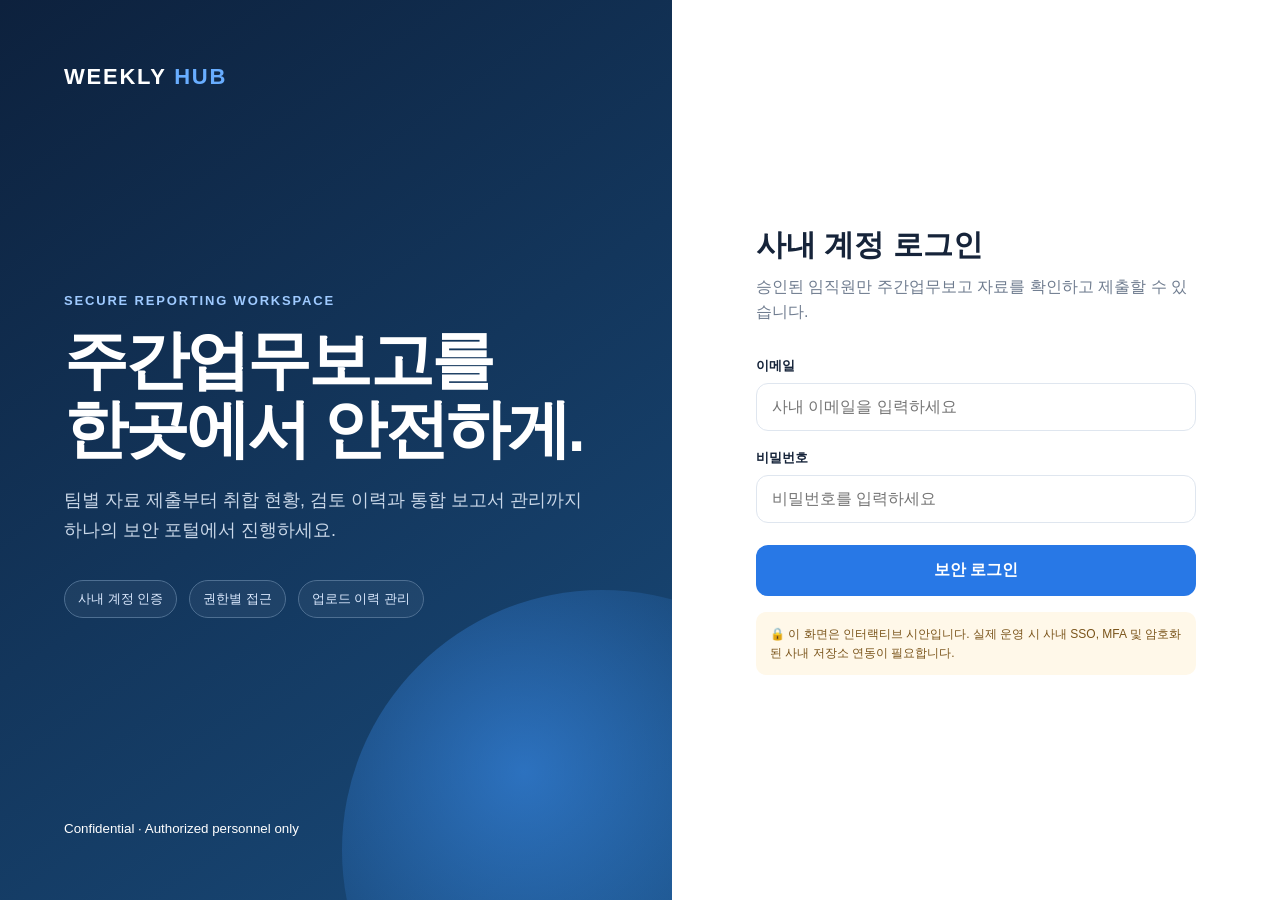
==== index.html @ c5333d02 "index.html 생성" ====
<!doctype html>
<html lang="ko">
<head>
  <meta charset="utf-8">
  <meta name="viewport" content="width=device-width,initial-scale=1">
  <title>Weekly Hub | 주간업무보고 포털</title>
  <style>
    :root{--navy:#102544;--navy2:#17385f;--blue:#2878e6;--sky:#eef5ff;--ink:#16243a;--muted:#6f7c8f;--line:#dfe6ef;--green:#168b64;--amber:#bf7211;--red:#c34848;--white:#fff}
    *{box-sizing:border-box}body{margin:0;font-family:Inter,Pretendard,"Noto Sans KR",Arial,sans-serif;background:#f4f7fb;color:var(--ink)}
    button,input,select{font:inherit}.hidden{display:none!important}.shell{min-height:100vh}
    .login{min-height:100vh;display:grid;grid-template-columns:1.05fr .95fr;background:var(--white)}
    .brand-panel{padding:64px;position:relative;overflow:hidden;background:linear-gradient(145deg,#0d213d,#194b7b);color:#fff;display:flex;flex-direction:column;justify-content:space-between}
    .brand-panel:after{content:"";position:absolute;width:520px;height:520px;border-radius:50%;right:-190px;bottom:-210px;background:radial-gradient(circle at 35% 35%,#3e97ff,transparent 65%);opacity:.55}
    .logo{font-weight:800;letter-spacing:.08em;font-size:22px}.logo span{color:#68adff}.hero{position:relative;z-index:1;max-width:600px}.eyebrow{font-size:13px;letter-spacing:.14em;text-transform:uppercase;color:#9fcaff;font-weight:700}
    h1{font-size:clamp(38px,5vw,68px);line-height:1.08;margin:18px 0 22px;letter-spacing:-.045em}.hero p{font-size:18px;line-height:1.65;color:#c9d7e8;max-width:520px}
    .security-list{display:flex;gap:12px;flex-wrap:wrap;margin-top:34px}.security-list span{border:1px solid #4e6f92;background:#ffffff0c;border-radius:999px;padding:9px 13px;font-size:13px;color:#dceaff}
    .login-wrap{padding:56px;display:flex;align-items:center;justify-content:center}.login-card{width:min(440px,100%)}.login-card h2{font-size:30px;margin:0 0 8px}.sub{color:var(--muted);margin:0 0 32px;line-height:1.6}
    label{display:block;font-size:13px;font-weight:700;margin:18px 0 8px}.field{width:100%;border:1px solid var(--line);border-radius:12px;padding:14px 15px;outline:0}.field:focus{border-color:var(--blue);box-shadow:0 0 0 4px #2878e619}
    .primary{width:100%;border:0;background:var(--blue);color:#fff;border-radius:12px;padding:15px;font-weight:750;margin-top:22px;cursor:pointer}.primary:hover{background:#1766cf}.hint{margin-top:16px;padding:13px 14px;border-radius:10px;background:#fff8e9;color:#7a541a;font-size:12px;line-height:1.55}
    .app{display:grid;grid-template-columns:246px 1fr;min-height:100vh}.side{background:var(--navy);color:#fff;padding:26px 18px;position:sticky;top:0;height:100vh}.side .logo{padding:6px 10px 28px}.nav{display:grid;gap:6px}.nav button{border:0;background:transparent;color:#b9c7d7;padding:12px 13px;border-radius:10px;text-align:left;cursor:pointer}.nav button.active,.nav button:hover{background:#ffffff13;color:#fff}.profile{position:absolute;left:18px;right:18px;bottom:20px;border-top:1px solid #ffffff1c;padding-top:18px;font-size:13px;color:#cbd6e2}.profile b{display:block;color:#fff;margin-bottom:4px}
    .main{min-width:0}.topbar{height:76px;background:#fff;border-bottom:1px solid var(--line);display:flex;align-items:center;justify-content:space-between;padding:0 32px;position:sticky;top:0;z-index:4}.topbar b{font-size:18px}.top-actions{display:flex;gap:10px;align-items:center}.badge{padding:7px 10px;border-radius:999px;background:#eaf8f2;color:var(--green);font-size:12px;font-weight:700}.logout{border:1px solid var(--line);background:#fff;border-radius:10px;padding:8px 11px;cursor:pointer}
    .content{padding:30px 32px 48px;max-width:1450px;margin:auto}.welcome{display:flex;align-items:flex-end;justify-content:space-between;gap:20px;margin-bottom:25px}.welcome h2{font-size:27px;margin:0 0 7px}.welcome p{color:var(--muted);margin:0}.week{border:1px solid var(--line);background:#fff;border-radius:10px;padding:10px 13px}
    .stats{display:grid;grid-template-columns:repeat(4,1fr);gap:16px;margin-bottom:22px}.card{background:#fff;border:1px solid var(--line);border-radius:16px;padding:20px;box-shadow:0 4px 14px #172b4d0a}.stat-label{font-size:13px;color:var(--muted)}.stat-value{font-size:30px;font-weight:800;margin:7px 0}.delta{font-size:12px}.good{color:var(--green)}.warn{color:var(--amber)}.danger{color:var(--red)}
    .grid{display:grid;grid-template-columns:1.45fr .75fr;gap:18px}.section-title{display:flex;align-items:center;justify-content:space-between;margin-bottom:16px}.section-title h3{margin:0;font-size:17px}.section-title button{border:0;background:none;color:var(--blue);font-weight:700;cursor:pointer}
    table{width:100%;border-collapse:collapse;font-size:13px}th{text-align:left;color:var(--muted);font-weight:650;padding:11px 9px;border-bottom:1px solid var(--line)}td{padding:14px 9px;border-bottom:1px solid #edf1f5}.status{display:inline-block;padding:5px 8px;border-radius:999px;font-size:11px;font-weight:750}.done{background:#e9f7f1;color:var(--green)}.pending{background:#fff4df;color:var(--amber)}.overdue{background:#fdecec;color:var(--red)}
    .upload-zone{border:1.5px dashed #b7c6d8;border-radius:14px;padding:28px 18px;text-align:center;background:#f9fbfe;cursor:pointer;transition:.2s}.upload-zone:hover{border-color:var(--blue);background:var(--sky)}.upload-icon{font-size:30px}.upload-zone b{display:block;margin:8px}.upload-zone span{font-size:12px;color:var(--muted)}.file-name{margin-top:10px;font-size:12px;color:var(--green);font-weight:700}
    .notice{margin-top:17px;background:#f1f5fa;border-radius:12px;padding:15px;font-size:12px;line-height:1.55;color:#58687b}.notice b{color:var(--ink)}.activity{margin-top:18px}.activity-item{display:grid;grid-template-columns:9px 1fr;gap:10px;padding:10px 0}.dot{width:8px;height:8px;background:var(--blue);border-radius:50%;margin-top:5px}.activity-item p{font-size:12px;margin:0;color:var(--muted);line-height:1.5}.activity-item b{color:var(--ink)}
    .toast{position:fixed;right:24px;bottom:24px;padding:14px 18px;background:#122946;color:#fff;border-radius:12px;box-shadow:0 10px 30px #0003;font-size:13px;z-index:10}
    @media(max-width:950px){.login{grid-template-columns:1fr}.brand-panel{min-height:330px;padding:38px}.login-wrap{padding:38px}.app{grid-template-columns:78px 1fr}.side{padding:20px 10px}.side .logo{font-size:0}.side .logo:after{content:"TW";font-size:18px}.nav button{font-size:0;text-align:center}.nav button:before{content:"•";font-size:22px}.profile{display:none}.stats{grid-template-columns:repeat(2,1fr)}.grid{grid-template-columns:1fr}}
    @media(max-width:620px){.brand-panel{padding:28px;min-height:300px}.hero h1{font-size:38px}.hero p{font-size:15px}.login-wrap{padding:28px 22px}.app{display:block}.side{height:auto;position:fixed;bottom:0;top:auto;width:100%;z-index:8;padding:8px}.side .logo,.profile{display:none}.nav{grid-template-columns:repeat(4,1fr)}.nav button{padding:10px}.main{padding-bottom:70px}.topbar{padding:0 18px}.badge{display:none}.content{padding:23px 17px}.welcome{align-items:flex-start;flex-direction:column}.stats{grid-template-columns:1fr 1fr;gap:10px}.card{padding:15px}.stat-value{font-size:24px}.table-wrap{overflow:auto}table{min-width:620px}}
  </style>
</head>
<body>
  <section id="login" class="login">
    <div class="brand-panel">
      <div class="logo">WEEKLY <span>HUB</span></div>
      <div class="hero">
        <div class="eyebrow">Secure reporting workspace</div>
        <h1>주간업무보고를<br>한곳에서 안전하게.</h1>
        <p>팀별 자료 제출부터 취합 현황, 검토 이력과 통합 보고서 관리까지 하나의 보안 포털에서 진행하세요.</p>
        <div class="security-list"><span>사내 계정 인증</span><span>권한별 접근</span><span>업로드 이력 관리</span></div>
      </div>
      <small>Confidential · Authorized personnel only</small>
    </div>
    <div class="login-wrap">
      <form class="login-card" onsubmit="login(event)">
        <h2>사내 계정 로그인</h2>
        <p class="sub">승인된 임직원만 주간업무보고 자료를 확인하고 제출할 수 있습니다.</p>
        <label for="email">이메일</label>
        <input class="field" id="email" type="email" placeholder="사내 이메일을 입력하세요" required>
        <label for="password">비밀번호</label>
        <input class="field" id="password" type="password" placeholder="비밀번호를 입력하세요" required>
        <button class="primary" type="submit">보안 로그인</button>
        <div class="hint">🔒 이 화면은 인터랙티브 시안입니다. 실제 운영 시 사내 SSO, MFA 및 암호화된 사내 저장소 연동이 필요합니다.</div>
      </form>
    </div>
  </section>

  <section id="app" class="app hidden">
    <aside class="side">
      <div class="logo">WEEKLY <span>HUB</span></div>
      <nav class="nav">
        <button class="active" onclick="showTab('dashboard',this,'대시보드')">▦　대시보드</button>
        <button onclick="showTab('submit',this,'자료 제출')">↑　자료 제출</button>
        <button onclick="showTab('report',this,'통합 보고서')">▤　통합 보고서</button>
        <button onclick="showTab('access',this,'권한 관리')">⚙　권한 관리</button>
      </nav>
      <div class="profile"><b>사용자</b>관리자 계정</div>
    </aside>
    <main class="main">
      <header class="topbar">
        <b>주간업무보고 포털</b>
        <div class="top-actions"><span class="badge">● 보안 연결됨</span><button class="logout" onclick="logout()">로그아웃</button></div>
      </header>
      <div id="dashboard" class="content tab-view">
        <div class="welcome">
          <div><h2>안녕하세요, 사용자님</h2><p>제출 현황을 확인하고 이번 주 통합 보고자료를 준비하세요.</p></div>
          <select class="week"><option>이번 주 주간업무보고</option><option>지난 주 주간업무보고</option></select>
        </div>
        <div class="stats">
          <div class="card"><div class="stat-label">대상 팀</div><div class="stat-value">8</div><div class="delta">전체 제출 대상</div></div>
          <div class="card"><div class="stat-label">제출 완료</div><div class="stat-value">5</div><div class="delta good">62.5% 완료</div></div>
          <div class="card"><div class="stat-label">검토 필요</div><div class="stat-value">2</div><div class="delta warn">수정 요청 포함</div></div>
          <div class="card"><div class="stat-label">미제출</div><div class="stat-value">3</div><div class="delta danger">마감 D-2</div></div>
        </div>
        <div class="grid">
          <section class="card">
            <div class="section-title"><h3>팀별 제출 현황</h3><button onclick="toast('미제출 팀에 알림을 보냈습니다.')">미제출 알림 보내기</button></div>
            <div class="table-wrap"><table>
              <thead><tr><th>팀</th><th>담당자</th><th>파일</th><th>제출 일시</th><th>상태</th></tr></thead>
              <tbody>
                <tr><td>A팀</td><td>담당자 A</td><td>weekly_A.pptx</td><td>오늘 09:14</td><td><span class="status done">제출 완료</span></td></tr>
                <tr><td>B팀</td><td>담당자 B</td><td>weekly_B.pptx</td><td>오늘 09:46</td><td><span class="status pending">검토 필요</span></td></tr>
                <tr><td>C팀</td><td>담당자 C</td><td>—</td><td>—</td><td><span class="status overdue">미제출</span></td></tr>
                <tr><td>D팀</td><td>담당자 D</td><td>weekly_D.pptx</td><td>오늘 10:02</td><td><span class="status done">제출 완료</span></td></tr>
                <tr><td>E팀</td><td>담당자 E</td><td>weekly_E.pptx</td><td>오늘 10:18</td><td><span class="status done">제출 완료</span></td></tr>
              </tbody>
            </table></div>
          </section>
          <aside>
            <section class="card">
              <div class="section-title"><h3>내 자료 제출</h3><button>제출 규칙</button></div>
              <input id="file" type="file" accept=".ppt,.pptx,.pdf,.doc,.docx,.xlsx" hidden onchange="picked(this)">
              <div class="upload-zone" onclick="document.getElementById('file').click()">
                <div class="upload-icon">☁</div><b>파일을 선택하거나 끌어놓으세요</b><span>PPTX, PDF, DOCX, XLSX · 최대 50MB</span><div id="fileName" class="file-name"></div>
              </div>
              <button class="primary" onclick="toast('자료가 안전하게 제출되었습니다.')">이번 주 자료 제출</button>
              <div class="notice"><b>보안 안내</b><br>자료는 승인된 사용자만 열람할 수 있으며 다운로드·수정 이력이 기록됩니다. 대외비 자료는 사내 보안등급을 확인해 주세요.</div>
            </section>
            <section class="card activity">
              <div class="section-title"><h3>최근 활동</h3></div>
              <div class="activity-item"><i class="dot"></i><p><b>D팀</b>에서 파일을 새로 제출했습니다.<br>16분 전</p></div>
              <div class="activity-item"><i class="dot"></i><p><b>관리자</b>가 B팀에 수정을 요청했습니다.<br>28분 전</p></div>
              <div class="activity-item"><i class="dot"></i><p><b>통합 보고서 v2</b>가 생성되었습니다.<br>1시간 전</p></div>
            </section>
          </aside>
        </div>
      </div>
      <div id="submit" class="content tab-view hidden">
        <div class="welcome"><div><h2>자료 제출</h2><p>팀별 주간업무보고 자료를 제출하고 이전 제출 내역을 관리하세요.</p></div><button class="week" onclick="document.getElementById('tabFile').click()">+ 새 파일 선택</button></div>
        <div class="grid">
          <section class="card">
            <div class="section-title"><h3>이번 주 자료 업로드</h3><button>제출 가이드</button></div>
            <input id="tabFile" type="file" accept=".ppt,.pptx,.pdf,.doc,.docx,.xlsx" hidden onchange="pickedTab(this)">
            <div class="upload-zone" onclick="document.getElementById('tabFile').click()"><div class="upload-icon">☁</div><b>보고자료를 선택하거나 끌어놓으세요</b><span>PPTX, PDF, DOCX, XLSX · 최대 50MB</span><div id="tabFileName" class="file-name"></div></div>
            <label>제출 팀</label><select class="field"><option>팀을 선택하세요</option><option>A팀</option><option>B팀</option><option>C팀</option></select>
            <label>전달 메모</label><input class="field" placeholder="검토자에게 전달할 내용을 입력하세요">
            <button class="primary" onclick="toast('자료가 안전하게 제출되었습니다.')">자료 제출하기</button>
          </section>
          <aside class="card">
            <div class="section-title"><h3>최근 제출 내역</h3></div>
            <div class="activity-item"><i class="dot"></i><p><b>weekly_A_v2.pptx</b><br>제출 완료 · 오늘 10:20</p></div>
            <div class="activity-item"><i class="dot"></i><p><b>weekly_A_v1.pptx</b><br>수정 전 버전 · 어제 16:45</p></div>
            <div class="notice"><b>버전 관리</b><br>동일 주차 자료를 다시 제출하면 이전 파일은 삭제되지 않고 버전 이력으로 보관됩니다.</div>
          </aside>
        </div>
      </div>
      <div id="report" class="content tab-view hidden">
        <div class="welcome"><div><h2>통합 보고서</h2><p>제출 완료된 팀 자료를 취합하고 통합본 생성 상태를 확인하세요.</p></div><button class="week" onclick="toast('통합 보고서 생성을 시작했습니다.')">통합본 생성</button></div>
        <div class="stats">
          <div class="card"><div class="stat-label">포함된 팀</div><div class="stat-value">5</div><div class="delta good">최신본 반영</div></div>
          <div class="card"><div class="stat-label">전체 페이지</div><div class="stat-value">24</div><div class="delta">표지 포함</div></div>
          <div class="card"><div class="stat-label">현재 버전</div><div class="stat-value">v2</div><div class="delta warn">검토 진행 중</div></div>
          <div class="card"><div class="stat-label">누락 자료</div><div class="stat-value">3</div><div class="delta danger">제출 대기</div></div>
        </div>
        <section class="card">
          <div class="section-title"><h3>통합 보고서 버전</h3><button onclick="toast('선택한 보고서를 내려받습니다.')">다운로드</button></div>
          <div class="table-wrap"><table><thead><tr><th>버전</th><th>파일명</th><th>생성 기준</th><th>생성 일시</th><th>상태</th></tr></thead><tbody>
            <tr><td>v2</td><td>weekly_report_v2.pptx</td><td>5개 팀 최신본</td><td>오늘 10:40</td><td><span class="status pending">검토 중</span></td></tr>
            <tr><td>v1</td><td>weekly_report_v1.pptx</td><td>4개 팀 제출본</td><td>어제 17:10</td><td><span class="status done">생성 완료</span></td></tr>
          </tbody></table></div>
        </section>
      </div>
      <div id="access" class="content tab-view hidden">
        <div class="welcome"><div><h2>권한 관리</h2><p>사용자별 열람·제출·관리 권한을 설정하세요.</p></div><button class="week" onclick="toast('사용자 초대 화면을 열었습니다.')">+ 사용자 초대</button></div>
        <div class="grid">
          <section class="card">
            <div class="section-title"><h3>사용자 권한</h3><button>변경 이력</button></div>
            <div class="table-wrap"><table><thead><tr><th>사용자</th><th>소속</th><th>역할</th><th>접근 범위</th><th>상태</th></tr></thead><tbody>
              <tr><td>관리자 A</td><td>관리 부서</td><td>관리자</td><td>전체 자료</td><td><span class="status done">활성</span></td></tr>
              <tr><td>담당자 A</td><td>A팀</td><td>제출자</td><td>A팀 자료</td><td><span class="status done">활성</span></td></tr>
              <tr><td>검토자 A</td><td>검토 부서</td><td>검토자</td><td>통합 보고서</td><td><span class="status pending">초대 중</span></td></tr>
            </tbody></table></div>
          </section>
          <aside class="card">
            <div class="section-title"><h3>보안 설정</h3></div>
            <label><input type="checkbox" checked> 다중 인증(MFA) 필수</label>
            <label><input type="checkbox" checked> 파일 다운로드 이력 기록</label>
            <label><input type="checkbox" checked> 미승인 외부 공유 차단</label>
            <label><input type="checkbox"> 다운로드 워터마크 적용</label>
            <div class="notice"><b>운영 연동 필요</b><br>이 설정은 화면 시안입니다. 실제 적용을 위해 사내 인증 및 문서보안 시스템과 연동해야 합니다.</div>
          </aside>
        </div>
      </div>
    </main>
  </section>
  <script>
    function login(e){e.preventDefault();document.getElementById('login').classList.add('hidden');document.getElementById('app').classList.remove('hidden');toast('사내 계정으로 로그인되었습니다.')}
    function logout(){document.getElementById('app').classList.add('hidden');document.getElementById('login').classList.remove('hidden')}
    function picked(x){document.getElementById('fileName').textContent=x.files[0]?'✓ '+x.files[0].name:''}
    function pickedTab(x){document.getElementById('tabFileName').textContent=x.files[0]?'✓ '+x.files[0].name:''}
    function showTab(id,button,title){document.querySelectorAll('.tab-view').forEach(v=>v.classList.add('hidden'));document.getElementById(id).classList.remove('hidden');document.querySelectorAll('.nav button').forEach(b=>b.classList.remove('active'));button.classList.add('active');document.querySelector('.topbar>b').textContent=title}
    function toast(msg){const old=document.querySelector('.toast');if(old)old.remove();const t=document.createElement('div');t.className='toast';t.textContent=msg;document.body.appendChild(t);setTimeout(()=>t.remove(),2800)}
  </script>
</body>
</html>
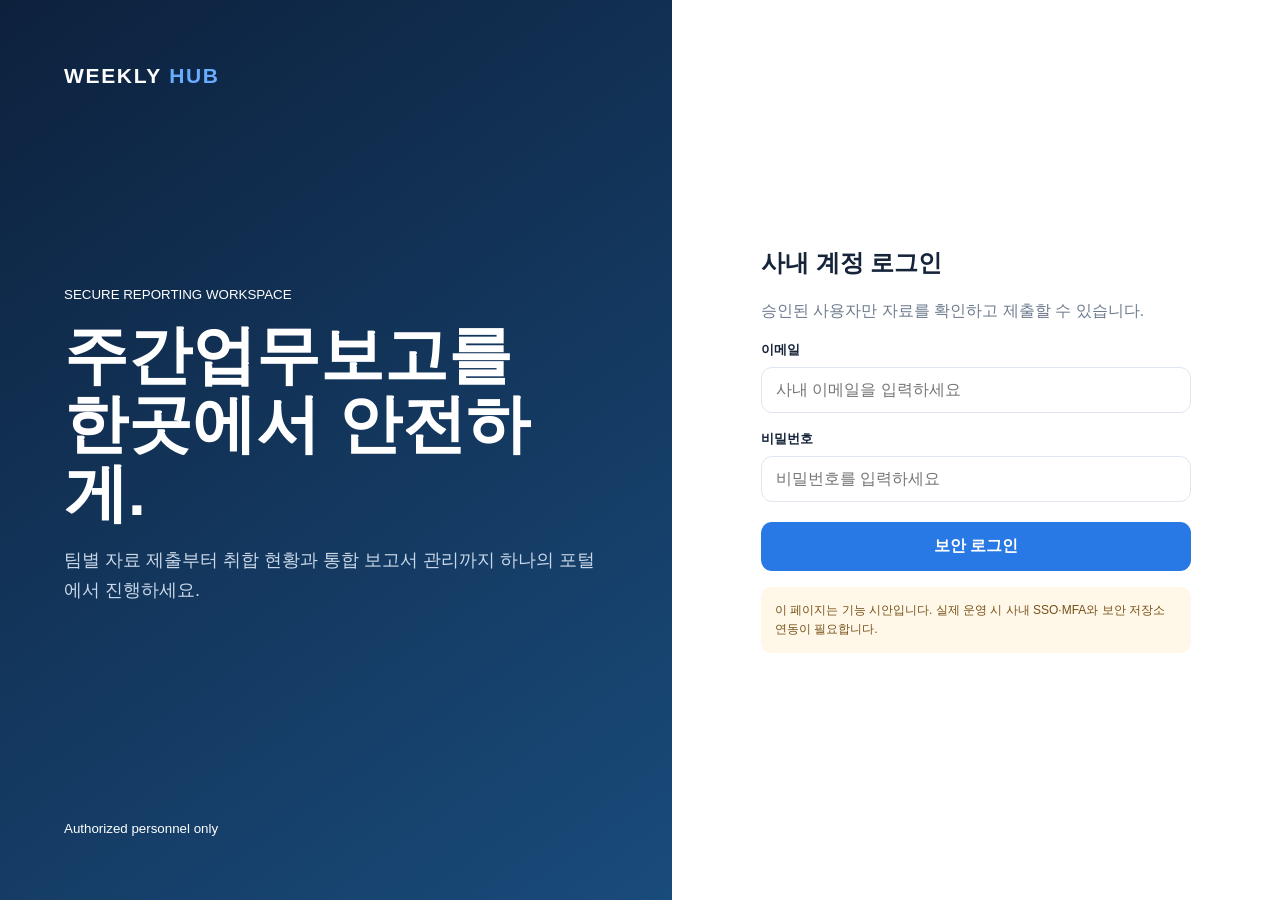
==== commit 392bbefb: "Add files via upload" ====
--- a/index.html
+++ b/index.html
@@ -1,186 +1,4 @@
-<!doctype html>
-<html lang="ko">
-<head>
-  <meta charset="utf-8">
-  <meta name="viewport" content="width=device-width,initial-scale=1">
-  <title>Weekly Hub | 주간업무보고 포털</title>
-  <style>
-    :root{--navy:#102544;--navy2:#17385f;--blue:#2878e6;--sky:#eef5ff;--ink:#16243a;--muted:#6f7c8f;--line:#dfe6ef;--green:#168b64;--amber:#bf7211;--red:#c34848;--white:#fff}
-    *{box-sizing:border-box}body{margin:0;font-family:Inter,Pretendard,"Noto Sans KR",Arial,sans-serif;background:#f4f7fb;color:var(--ink)}
-    button,input,select{font:inherit}.hidden{display:none!important}.shell{min-height:100vh}
-    .login{min-height:100vh;display:grid;grid-template-columns:1.05fr .95fr;background:var(--white)}
-    .brand-panel{padding:64px;position:relative;overflow:hidden;background:linear-gradient(145deg,#0d213d,#194b7b);color:#fff;display:flex;flex-direction:column;justify-content:space-between}
-    .brand-panel:after{content:"";position:absolute;width:520px;height:520px;border-radius:50%;right:-190px;bottom:-210px;background:radial-gradient(circle at 35% 35%,#3e97ff,transparent 65%);opacity:.55}
-    .logo{font-weight:800;letter-spacing:.08em;font-size:22px}.logo span{color:#68adff}.hero{position:relative;z-index:1;max-width:600px}.eyebrow{font-size:13px;letter-spacing:.14em;text-transform:uppercase;color:#9fcaff;font-weight:700}
-    h1{font-size:clamp(38px,5vw,68px);line-height:1.08;margin:18px 0 22px;letter-spacing:-.045em}.hero p{font-size:18px;line-height:1.65;color:#c9d7e8;max-width:520px}
-    .security-list{display:flex;gap:12px;flex-wrap:wrap;margin-top:34px}.security-list span{border:1px solid #4e6f92;background:#ffffff0c;border-radius:999px;padding:9px 13px;font-size:13px;color:#dceaff}
-    .login-wrap{padding:56px;display:flex;align-items:center;justify-content:center}.login-card{width:min(440px,100%)}.login-card h2{font-size:30px;margin:0 0 8px}.sub{color:var(--muted);margin:0 0 32px;line-height:1.6}
-    label{display:block;font-size:13px;font-weight:700;margin:18px 0 8px}.field{width:100%;border:1px solid var(--line);border-radius:12px;padding:14px 15px;outline:0}.field:focus{border-color:var(--blue);box-shadow:0 0 0 4px #2878e619}
-    .primary{width:100%;border:0;background:var(--blue);color:#fff;border-radius:12px;padding:15px;font-weight:750;margin-top:22px;cursor:pointer}.primary:hover{background:#1766cf}.hint{margin-top:16px;padding:13px 14px;border-radius:10px;background:#fff8e9;color:#7a541a;font-size:12px;line-height:1.55}
-    .app{display:grid;grid-template-columns:246px 1fr;min-height:100vh}.side{background:var(--navy);color:#fff;padding:26px 18px;position:sticky;top:0;height:100vh}.side .logo{padding:6px 10px 28px}.nav{display:grid;gap:6px}.nav button{border:0;background:transparent;color:#b9c7d7;padding:12px 13px;border-radius:10px;text-align:left;cursor:pointer}.nav button.active,.nav button:hover{background:#ffffff13;color:#fff}.profile{position:absolute;left:18px;right:18px;bottom:20px;border-top:1px solid #ffffff1c;padding-top:18px;font-size:13px;color:#cbd6e2}.profile b{display:block;color:#fff;margin-bottom:4px}
-    .main{min-width:0}.topbar{height:76px;background:#fff;border-bottom:1px solid var(--line);display:flex;align-items:center;justify-content:space-between;padding:0 32px;position:sticky;top:0;z-index:4}.topbar b{font-size:18px}.top-actions{display:flex;gap:10px;align-items:center}.badge{padding:7px 10px;border-radius:999px;background:#eaf8f2;color:var(--green);font-size:12px;font-weight:700}.logout{border:1px solid var(--line);background:#fff;border-radius:10px;padding:8px 11px;cursor:pointer}
-    .content{padding:30px 32px 48px;max-width:1450px;margin:auto}.welcome{display:flex;align-items:flex-end;justify-content:space-between;gap:20px;margin-bottom:25px}.welcome h2{font-size:27px;margin:0 0 7px}.welcome p{color:var(--muted);margin:0}.week{border:1px solid var(--line);background:#fff;border-radius:10px;padding:10px 13px}
-    .stats{display:grid;grid-template-columns:repeat(4,1fr);gap:16px;margin-bottom:22px}.card{background:#fff;border:1px solid var(--line);border-radius:16px;padding:20px;box-shadow:0 4px 14px #172b4d0a}.stat-label{font-size:13px;color:var(--muted)}.stat-value{font-size:30px;font-weight:800;margin:7px 0}.delta{font-size:12px}.good{color:var(--green)}.warn{color:var(--amber)}.danger{color:var(--red)}
-    .grid{display:grid;grid-template-columns:1.45fr .75fr;gap:18px}.section-title{display:flex;align-items:center;justify-content:space-between;margin-bottom:16px}.section-title h3{margin:0;font-size:17px}.section-title button{border:0;background:none;color:var(--blue);font-weight:700;cursor:pointer}
-    table{width:100%;border-collapse:collapse;font-size:13px}th{text-align:left;color:var(--muted);font-weight:650;padding:11px 9px;border-bottom:1px solid var(--line)}td{padding:14px 9px;border-bottom:1px solid #edf1f5}.status{display:inline-block;padding:5px 8px;border-radius:999px;font-size:11px;font-weight:750}.done{background:#e9f7f1;color:var(--green)}.pending{background:#fff4df;color:var(--amber)}.overdue{background:#fdecec;color:var(--red)}
-    .upload-zone{border:1.5px dashed #b7c6d8;border-radius:14px;padding:28px 18px;text-align:center;background:#f9fbfe;cursor:pointer;transition:.2s}.upload-zone:hover{border-color:var(--blue);background:var(--sky)}.upload-icon{font-size:30px}.upload-zone b{display:block;margin:8px}.upload-zone span{font-size:12px;color:var(--muted)}.file-name{margin-top:10px;font-size:12px;color:var(--green);font-weight:700}
-    .notice{margin-top:17px;background:#f1f5fa;border-radius:12px;padding:15px;font-size:12px;line-height:1.55;color:#58687b}.notice b{color:var(--ink)}.activity{margin-top:18px}.activity-item{display:grid;grid-template-columns:9px 1fr;gap:10px;padding:10px 0}.dot{width:8px;height:8px;background:var(--blue);border-radius:50%;margin-top:5px}.activity-item p{font-size:12px;margin:0;color:var(--muted);line-height:1.5}.activity-item b{color:var(--ink)}
-    .toast{position:fixed;right:24px;bottom:24px;padding:14px 18px;background:#122946;color:#fff;border-radius:12px;box-shadow:0 10px 30px #0003;font-size:13px;z-index:10}
-    @media(max-width:950px){.login{grid-template-columns:1fr}.brand-panel{min-height:330px;padding:38px}.login-wrap{padding:38px}.app{grid-template-columns:78px 1fr}.side{padding:20px 10px}.side .logo{font-size:0}.side .logo:after{content:"TW";font-size:18px}.nav button{font-size:0;text-align:center}.nav button:before{content:"•";font-size:22px}.profile{display:none}.stats{grid-template-columns:repeat(2,1fr)}.grid{grid-template-columns:1fr}}
-    @media(max-width:620px){.brand-panel{padding:28px;min-height:300px}.hero h1{font-size:38px}.hero p{font-size:15px}.login-wrap{padding:28px 22px}.app{display:block}.side{height:auto;position:fixed;bottom:0;top:auto;width:100%;z-index:8;padding:8px}.side .logo,.profile{display:none}.nav{grid-template-columns:repeat(4,1fr)}.nav button{padding:10px}.main{padding-bottom:70px}.topbar{padding:0 18px}.badge{display:none}.content{padding:23px 17px}.welcome{align-items:flex-start;flex-direction:column}.stats{grid-template-columns:1fr 1fr;gap:10px}.card{padding:15px}.stat-value{font-size:24px}.table-wrap{overflow:auto}table{min-width:620px}}
-  </style>
-</head>
-<body>
-  <section id="login" class="login">
-    <div class="brand-panel">
-      <div class="logo">WEEKLY <span>HUB</span></div>
-      <div class="hero">
-        <div class="eyebrow">Secure reporting workspace</div>
-        <h1>주간업무보고를<br>한곳에서 안전하게.</h1>
-        <p>팀별 자료 제출부터 취합 현황, 검토 이력과 통합 보고서 관리까지 하나의 보안 포털에서 진행하세요.</p>
-        <div class="security-list"><span>사내 계정 인증</span><span>권한별 접근</span><span>업로드 이력 관리</span></div>
-      </div>
-      <small>Confidential · Authorized personnel only</small>
-    </div>
-    <div class="login-wrap">
-      <form class="login-card" onsubmit="login(event)">
-        <h2>사내 계정 로그인</h2>
-        <p class="sub">승인된 임직원만 주간업무보고 자료를 확인하고 제출할 수 있습니다.</p>
-        <label for="email">이메일</label>
-        <input class="field" id="email" type="email" placeholder="사내 이메일을 입력하세요" required>
-        <label for="password">비밀번호</label>
-        <input class="field" id="password" type="password" placeholder="비밀번호를 입력하세요" required>
-        <button class="primary" type="submit">보안 로그인</button>
-        <div class="hint">🔒 이 화면은 인터랙티브 시안입니다. 실제 운영 시 사내 SSO, MFA 및 암호화된 사내 저장소 연동이 필요합니다.</div>
-      </form>
-    </div>
-  </section>
-
-  <section id="app" class="app hidden">
-    <aside class="side">
-      <div class="logo">WEEKLY <span>HUB</span></div>
-      <nav class="nav">
-        <button class="active" onclick="showTab('dashboard',this,'대시보드')">▦　대시보드</button>
-        <button onclick="showTab('submit',this,'자료 제출')">↑　자료 제출</button>
-        <button onclick="showTab('report',this,'통합 보고서')">▤　통합 보고서</button>
-        <button onclick="showTab('access',this,'권한 관리')">⚙　권한 관리</button>
-      </nav>
-      <div class="profile"><b>사용자</b>관리자 계정</div>
-    </aside>
-    <main class="main">
-      <header class="topbar">
-        <b>주간업무보고 포털</b>
-        <div class="top-actions"><span class="badge">● 보안 연결됨</span><button class="logout" onclick="logout()">로그아웃</button></div>
-      </header>
-      <div id="dashboard" class="content tab-view">
-        <div class="welcome">
-          <div><h2>안녕하세요, 사용자님</h2><p>제출 현황을 확인하고 이번 주 통합 보고자료를 준비하세요.</p></div>
-          <select class="week"><option>이번 주 주간업무보고</option><option>지난 주 주간업무보고</option></select>
-        </div>
-        <div class="stats">
-          <div class="card"><div class="stat-label">대상 팀</div><div class="stat-value">8</div><div class="delta">전체 제출 대상</div></div>
-          <div class="card"><div class="stat-label">제출 완료</div><div class="stat-value">5</div><div class="delta good">62.5% 완료</div></div>
-          <div class="card"><div class="stat-label">검토 필요</div><div class="stat-value">2</div><div class="delta warn">수정 요청 포함</div></div>
-          <div class="card"><div class="stat-label">미제출</div><div class="stat-value">3</div><div class="delta danger">마감 D-2</div></div>
-        </div>
-        <div class="grid">
-          <section class="card">
-            <div class="section-title"><h3>팀별 제출 현황</h3><button onclick="toast('미제출 팀에 알림을 보냈습니다.')">미제출 알림 보내기</button></div>
-            <div class="table-wrap"><table>
-              <thead><tr><th>팀</th><th>담당자</th><th>파일</th><th>제출 일시</th><th>상태</th></tr></thead>
-              <tbody>
-                <tr><td>A팀</td><td>담당자 A</td><td>weekly_A.pptx</td><td>오늘 09:14</td><td><span class="status done">제출 완료</span></td></tr>
-                <tr><td>B팀</td><td>담당자 B</td><td>weekly_B.pptx</td><td>오늘 09:46</td><td><span class="status pending">검토 필요</span></td></tr>
-                <tr><td>C팀</td><td>담당자 C</td><td>—</td><td>—</td><td><span class="status overdue">미제출</span></td></tr>
-                <tr><td>D팀</td><td>담당자 D</td><td>weekly_D.pptx</td><td>오늘 10:02</td><td><span class="status done">제출 완료</span></td></tr>
-                <tr><td>E팀</td><td>담당자 E</td><td>weekly_E.pptx</td><td>오늘 10:18</td><td><span class="status done">제출 완료</span></td></tr>
-              </tbody>
-            </table></div>
-          </section>
-          <aside>
-            <section class="card">
-              <div class="section-title"><h3>내 자료 제출</h3><button>제출 규칙</button></div>
-              <input id="file" type="file" accept=".ppt,.pptx,.pdf,.doc,.docx,.xlsx" hidden onchange="picked(this)">
-              <div class="upload-zone" onclick="document.getElementById('file').click()">
-                <div class="upload-icon">☁</div><b>파일을 선택하거나 끌어놓으세요</b><span>PPTX, PDF, DOCX, XLSX · 최대 50MB</span><div id="fileName" class="file-name"></div>
-              </div>
-              <button class="primary" onclick="toast('자료가 안전하게 제출되었습니다.')">이번 주 자료 제출</button>
-              <div class="notice"><b>보안 안내</b><br>자료는 승인된 사용자만 열람할 수 있으며 다운로드·수정 이력이 기록됩니다. 대외비 자료는 사내 보안등급을 확인해 주세요.</div>
-            </section>
-            <section class="card activity">
-              <div class="section-title"><h3>최근 활동</h3></div>
-              <div class="activity-item"><i class="dot"></i><p><b>D팀</b>에서 파일을 새로 제출했습니다.<br>16분 전</p></div>
-              <div class="activity-item"><i class="dot"></i><p><b>관리자</b>가 B팀에 수정을 요청했습니다.<br>28분 전</p></div>
-              <div class="activity-item"><i class="dot"></i><p><b>통합 보고서 v2</b>가 생성되었습니다.<br>1시간 전</p></div>
-            </section>
-          </aside>
-        </div>
-      </div>
-      <div id="submit" class="content tab-view hidden">
-        <div class="welcome"><div><h2>자료 제출</h2><p>팀별 주간업무보고 자료를 제출하고 이전 제출 내역을 관리하세요.</p></div><button class="week" onclick="document.getElementById('tabFile').click()">+ 새 파일 선택</button></div>
-        <div class="grid">
-          <section class="card">
-            <div class="section-title"><h3>이번 주 자료 업로드</h3><button>제출 가이드</button></div>
-            <input id="tabFile" type="file" accept=".ppt,.pptx,.pdf,.doc,.docx,.xlsx" hidden onchange="pickedTab(this)">
-            <div class="upload-zone" onclick="document.getElementById('tabFile').click()"><div class="upload-icon">☁</div><b>보고자료를 선택하거나 끌어놓으세요</b><span>PPTX, PDF, DOCX, XLSX · 최대 50MB</span><div id="tabFileName" class="file-name"></div></div>
-            <label>제출 팀</label><select class="field"><option>팀을 선택하세요</option><option>A팀</option><option>B팀</option><option>C팀</option></select>
-            <label>전달 메모</label><input class="field" placeholder="검토자에게 전달할 내용을 입력하세요">
-            <button class="primary" onclick="toast('자료가 안전하게 제출되었습니다.')">자료 제출하기</button>
-          </section>
-          <aside class="card">
-            <div class="section-title"><h3>최근 제출 내역</h3></div>
-            <div class="activity-item"><i class="dot"></i><p><b>weekly_A_v2.pptx</b><br>제출 완료 · 오늘 10:20</p></div>
-            <div class="activity-item"><i class="dot"></i><p><b>weekly_A_v1.pptx</b><br>수정 전 버전 · 어제 16:45</p></div>
-            <div class="notice"><b>버전 관리</b><br>동일 주차 자료를 다시 제출하면 이전 파일은 삭제되지 않고 버전 이력으로 보관됩니다.</div>
-          </aside>
-        </div>
-      </div>
-      <div id="report" class="content tab-view hidden">
-        <div class="welcome"><div><h2>통합 보고서</h2><p>제출 완료된 팀 자료를 취합하고 통합본 생성 상태를 확인하세요.</p></div><button class="week" onclick="toast('통합 보고서 생성을 시작했습니다.')">통합본 생성</button></div>
-        <div class="stats">
-          <div class="card"><div class="stat-label">포함된 팀</div><div class="stat-value">5</div><div class="delta good">최신본 반영</div></div>
-          <div class="card"><div class="stat-label">전체 페이지</div><div class="stat-value">24</div><div class="delta">표지 포함</div></div>
-          <div class="card"><div class="stat-label">현재 버전</div><div class="stat-value">v2</div><div class="delta warn">검토 진행 중</div></div>
-          <div class="card"><div class="stat-label">누락 자료</div><div class="stat-value">3</div><div class="delta danger">제출 대기</div></div>
-        </div>
-        <section class="card">
-          <div class="section-title"><h3>통합 보고서 버전</h3><button onclick="toast('선택한 보고서를 내려받습니다.')">다운로드</button></div>
-          <div class="table-wrap"><table><thead><tr><th>버전</th><th>파일명</th><th>생성 기준</th><th>생성 일시</th><th>상태</th></tr></thead><tbody>
-            <tr><td>v2</td><td>weekly_report_v2.pptx</td><td>5개 팀 최신본</td><td>오늘 10:40</td><td><span class="status pending">검토 중</span></td></tr>
-            <tr><td>v1</td><td>weekly_report_v1.pptx</td><td>4개 팀 제출본</td><td>어제 17:10</td><td><span class="status done">생성 완료</span></td></tr>
-          </tbody></table></div>
-        </section>
-      </div>
-      <div id="access" class="content tab-view hidden">
-        <div class="welcome"><div><h2>권한 관리</h2><p>사용자별 열람·제출·관리 권한을 설정하세요.</p></div><button class="week" onclick="toast('사용자 초대 화면을 열었습니다.')">+ 사용자 초대</button></div>
-        <div class="grid">
-          <section class="card">
-            <div class="section-title"><h3>사용자 권한</h3><button>변경 이력</button></div>
-            <div class="table-wrap"><table><thead><tr><th>사용자</th><th>소속</th><th>역할</th><th>접근 범위</th><th>상태</th></tr></thead><tbody>
-              <tr><td>관리자 A</td><td>관리 부서</td><td>관리자</td><td>전체 자료</td><td><span class="status done">활성</span></td></tr>
-              <tr><td>담당자 A</td><td>A팀</td><td>제출자</td><td>A팀 자료</td><td><span class="status done">활성</span></td></tr>
-              <tr><td>검토자 A</td><td>검토 부서</td><td>검토자</td><td>통합 보고서</td><td><span class="status pending">초대 중</span></td></tr>
-            </tbody></table></div>
-          </section>
-          <aside class="card">
-            <div class="section-title"><h3>보안 설정</h3></div>
-            <label><input type="checkbox" checked> 다중 인증(MFA) 필수</label>
-            <label><input type="checkbox" checked> 파일 다운로드 이력 기록</label>
-            <label><input type="checkbox" checked> 미승인 외부 공유 차단</label>
-            <label><input type="checkbox"> 다운로드 워터마크 적용</label>
-            <div class="notice"><b>운영 연동 필요</b><br>이 설정은 화면 시안입니다. 실제 적용을 위해 사내 인증 및 문서보안 시스템과 연동해야 합니다.</div>
-          </aside>
-        </div>
-      </div>
-    </main>
-  </section>
-  <script>
-    function login(e){e.preventDefault();document.getElementById('login').classList.add('hidden');document.getElementById('app').classList.remove('hidden');toast('사내 계정으로 로그인되었습니다.')}
-    function logout(){document.getElementById('app').classList.add('hidden');document.getElementById('login').classList.remove('hidden')}
-    function picked(x){document.getElementById('fileName').textContent=x.files[0]?'✓ '+x.files[0].name:''}
-    function pickedTab(x){document.getElementById('tabFileName').textContent=x.files[0]?'✓ '+x.files[0].name:''}
-    function showTab(id,button,title){document.querySelectorAll('.tab-view').forEach(v=>v.classList.add('hidden'));document.getElementById(id).classList.remove('hidden');document.querySelectorAll('.nav button').forEach(b=>b.classList.remove('active'));button.classList.add('active');document.querySelector('.topbar>b').textContent=title}
-    function toast(msg){const old=document.querySelector('.toast');if(old)old.remove();const t=document.createElement('div');t.className='toast';t.textContent=msg;document.body.appendChild(t);setTimeout(()=>t.remove(),2800)}
-  </script>
-</body>
-</html>
+<!doctype html><html lang="ko"><head><meta charset="utf-8"><meta name="viewport" content="width=device-width,initial-scale=1"><title>Weekly Hub 로그인</title><link rel="stylesheet" href="styles.css"></head><body>
+<main class="login"><section class="brand"><div class="logo">WEEKLY <span>HUB</span></div><div class="hero"><small>SECURE REPORTING WORKSPACE</small><h1>주간업무보고를<br>한곳에서 안전하게.</h1><p>팀별 자료 제출부터 취합 현황과 통합 보고서 관리까지 하나의 포털에서 진행하세요.</p></div><small>Authorized personnel only</small></section>
+<section class="login-wrap"><form class="login-card" action="dashboard.html"><h2>사내 계정 로그인</h2><p class="sub">승인된 사용자만 자료를 확인하고 제출할 수 있습니다.</p><label>이메일</label><input class="field" type="email" placeholder="사내 이메일을 입력하세요" required><label>비밀번호</label><input class="field" type="password" placeholder="비밀번호를 입력하세요" required><button class="primary wide">보안 로그인</button><div class="hint">이 페이지는 기능 시안입니다. 실제 운영 시 사내 SSO·MFA와 보안 저장소 연동이 필요합니다.</div></form></section></main>
+</body></html>
--- a/styles.css
+++ b/styles.css
@@ -0,0 +1,11 @@
+:root{--navy:#102544;--blue:#2878e6;--bg:#f4f7fb;--ink:#16243a;--muted:#6f7c8f;--line:#dfe6ef;--green:#168b64;--amber:#bf7211;--red:#c34848}
+*{box-sizing:border-box}body{margin:0;font-family:Inter,Pretendard,"Noto Sans KR",Arial,sans-serif;background:var(--bg);color:var(--ink)}button,input,select,textarea{font:inherit}
+.login{min-height:100vh;display:grid;grid-template-columns:1.05fr .95fr;background:#fff}.brand{padding:64px;background:linear-gradient(145deg,#0d213d,#194b7b);color:#fff;display:flex;flex-direction:column;justify-content:space-between}.logo{font-weight:850;letter-spacing:.08em;font-size:21px}.logo span{color:#68adff}.hero h1{font-size:clamp(38px,5vw,66px);line-height:1.08;margin:18px 0}.hero p{color:#c9d7e8;font-size:18px;line-height:1.65}.login-wrap{display:flex;align-items:center;justify-content:center;padding:54px}.login-card{width:min(430px,100%)}h1,h2,h3,p{margin-top:0}.sub{color:var(--muted);line-height:1.6}
+label{display:block;font-size:13px;font-weight:700;margin:17px 0 8px}.field{width:100%;border:1px solid var(--line);border-radius:11px;padding:13px 14px;background:#fff}.primary{display:inline-block;border:0;background:var(--blue);color:#fff;border-radius:11px;padding:14px 18px;font-weight:750;cursor:pointer;text-decoration:none;text-align:center}.wide{width:100%;margin-top:20px}.hint,.notice{margin-top:16px;padding:14px;border-radius:11px;background:#fff7e7;color:#76521a;font-size:12px;line-height:1.6}
+.app{display:grid;grid-template-columns:246px 1fr;min-height:100vh}.side{position:sticky;top:0;height:100vh;background:var(--navy);padding:27px 18px;color:#fff}.side .logo{padding:6px 10px 28px}.nav{display:grid;gap:6px}.nav a{color:#b9c7d7;text-decoration:none;padding:12px 13px;border-radius:10px}.nav a:hover,.nav a.active{background:#ffffff15;color:#fff}.profile{position:absolute;bottom:20px;left:18px;right:18px;border-top:1px solid #ffffff20;padding-top:17px;font-size:13px;color:#cbd6e2}.profile b{display:block;color:#fff;margin-bottom:4px}
+.main{min-width:0}.top{height:76px;background:#fff;border-bottom:1px solid var(--line);display:flex;align-items:center;justify-content:space-between;padding:0 32px}.top a{color:var(--ink);text-decoration:none;border:1px solid var(--line);padding:8px 11px;border-radius:9px}.content{padding:30px 32px 50px;max-width:1450px;margin:auto}.welcome{display:flex;justify-content:space-between;align-items:flex-end;gap:18px;margin-bottom:24px}.welcome h2{font-size:27px;margin-bottom:6px}.welcome p{color:var(--muted)}.week{border:1px solid var(--line);background:#fff;border-radius:10px;padding:10px 13px}
+.stats{display:grid;grid-template-columns:repeat(4,1fr);gap:16px;margin-bottom:20px}.card{background:#fff;border:1px solid var(--line);border-radius:16px;padding:20px;box-shadow:0 4px 14px #172b4d0a}.stat-label{font-size:13px;color:var(--muted)}.stat-value{font-size:30px;font-weight:850;margin:7px 0}.good{color:var(--green)}.warn{color:var(--amber)}.danger{color:var(--red)}.grid{display:grid;grid-template-columns:1.4fr .75fr;gap:18px}.section-title{display:flex;justify-content:space-between;align-items:center;margin-bottom:15px}.section-title h3{margin:0;font-size:17px}
+table{width:100%;border-collapse:collapse;font-size:13px}th{text-align:left;color:var(--muted);padding:11px 9px;border-bottom:1px solid var(--line)}td{padding:14px 9px;border-bottom:1px solid #edf1f5}.status{display:inline-block;padding:5px 8px;border-radius:999px;font-size:11px;font-weight:750}.done{background:#e9f7f1;color:var(--green)}.pending{background:#fff4df;color:var(--amber)}.overdue{background:#fdecec;color:var(--red)}
+.upload{border:1.5px dashed #b7c6d8;border-radius:14px;padding:42px 18px;text-align:center;background:#f9fbfe;cursor:pointer}.upload:hover{border-color:var(--blue);background:#eef5ff}.upload b{display:block;margin:9px}.upload span{font-size:12px;color:var(--muted)}.file-name{margin-top:10px;color:var(--green);font-size:12px;font-weight:750}.activity{padding:11px 0;border-bottom:1px solid #edf1f5;font-size:13px;line-height:1.55}.checks label{font-weight:500;margin:14px 0}
+@media(max-width:900px){.login{grid-template-columns:1fr}.brand{min-height:320px;padding:38px}.app{grid-template-columns:82px 1fr}.side{padding:20px 10px}.side .logo{font-size:0}.side .logo:after{content:"WH";font-size:18px}.nav a{font-size:0;text-align:center}.nav a:first-letter{font-size:20px}.profile{display:none}.stats{grid-template-columns:1fr 1fr}.grid{grid-template-columns:1fr}}
+@media(max-width:620px){.brand{padding:28px;min-height:290px}.login-wrap{padding:30px 22px}.app{display:block}.side{position:fixed;top:auto;bottom:0;width:100%;height:auto;z-index:5;padding:8px}.side .logo,.profile{display:none}.nav{grid-template-columns:repeat(4,1fr)}.nav a{padding:10px}.main{padding-bottom:70px}.top{padding:0 18px}.content{padding:23px 17px}.welcome{align-items:flex-start;flex-direction:column}.card{padding:15px}.table-wrap{overflow:auto}table{min-width:620px}}
